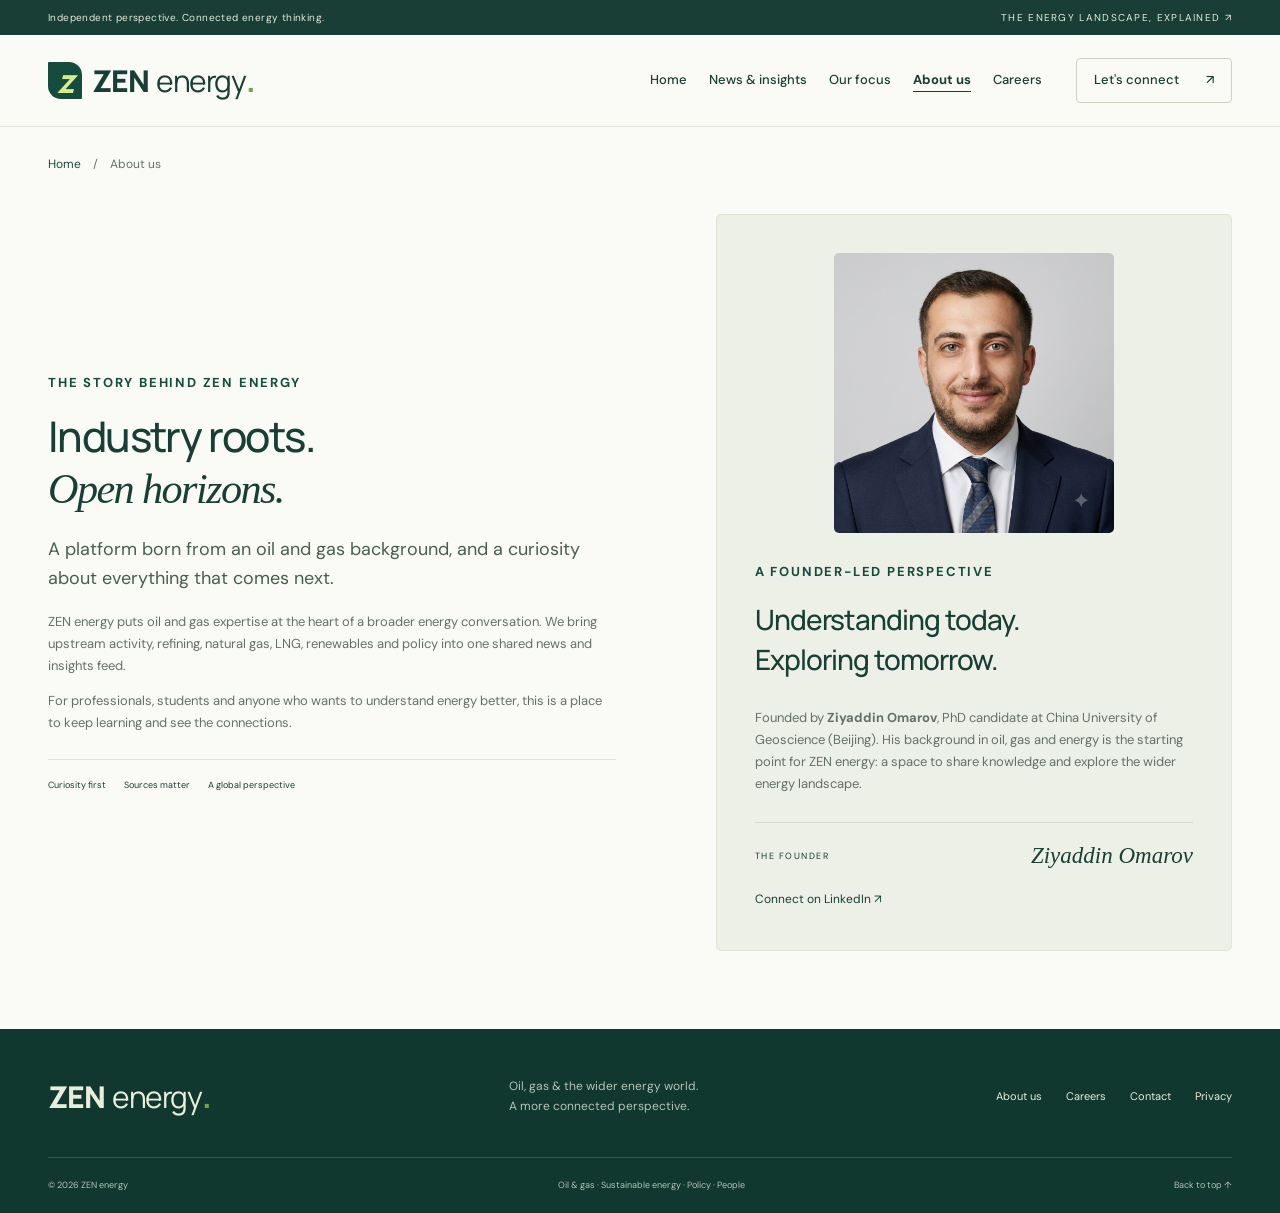
==== about.html @ 58156b73 "Give each navigation section its own page" ====
<!DOCTYPE html>
<html lang="en">
<head>
<meta charset="UTF-8"><meta name="viewport" content="width=device-width, initial-scale=1">
<meta name="description" content="ZEN energy connects an oil and gas perspective with the future of energy. Explore industry news, policy, sustainable energy and career resources.">
<meta name="theme-color" content="#123f36"><meta property="og:title" content="About us | ZEN energy"><meta property="og:description" content="Oil & gas. Sustainable energy. Policy. Perspectives that connect the whole energy picture."><meta property="og:type" content="website"><meta name="twitter:card" content="summary"><meta name="twitter:title" content="About us | ZEN energy"><meta name="twitter:description" content="Perspectives that connect the whole energy picture.">
<title>About us | ZEN energy</title>
<link rel="preconnect" href="https://fonts.googleapis.com"><link rel="preconnect" href="https://fonts.gstatic.com" crossorigin><link href="https://fonts.googleapis.com/css2?family=DM+Sans:wght@400;500;600;700&family=Manrope:wght@400;500;600;700;800&display=swap" rel="stylesheet"><link rel="stylesheet" href="/styles.css">
</head>
<body>
<a class="skip-link" href="#main">Skip to content</a>
<div class="topline"><div class="container"><span>Independent perspective. Connected energy thinking.</span><span>THE ENERGY LANDSCAPE, EXPLAINED <span aria-hidden="true">↗</span></span></div></div>
<header><div class="container navigation"><a class="brand" href="/" aria-label="ZEN energy home"><span class="brand-symbol" aria-hidden="true">z</span>ZEN <span class="brand-energy">energy</span><span class="brand-period">.</span></a><button class="menu-toggle" aria-controls="main-nav" aria-expanded="false">Menu <span aria-hidden="true">☰</span></button><nav id="main-nav" aria-label="Main navigation"><a href="/">Home</a><a href="/news">News &amp; insights</a><a href="/focus">Our focus</a><a href="/about" aria-current="page">About us</a><a href="/careers">Careers</a><a class="nav-contact" href="/contact">Let's connect <span aria-hidden="true">↗</span></a></nav></div></header>
<main id="main" class="inner-page"><div class="container breadcrumb"><a href="/">Home</a><span aria-hidden="true"> / </span><span>About us</span></div><section class="section container about-grid" id="about"><div><p class="eyebrow">THE STORY BEHIND ZEN ENERGY</p><h1>Industry roots.<br><em>Open horizons.</em></h1><p class="about-intro">A platform born from an oil and gas background, and a curiosity about everything that comes next.</p><p>ZEN energy puts oil and gas expertise at the heart of a broader energy conversation. We bring upstream activity, refining, natural gas, LNG, renewables and policy into one shared news and insights feed.</p><p>For professionals, students and anyone who wants to understand energy better, this is a place to keep learning and see the connections.</p><div class="principles"><span>Curiosity first</span><span>Sources matter</span><span>A global perspective</span></div></div><aside class="founder-card"><img class="founder-portrait" src="/assets/ziyaddin-omarov.png" alt="Portrait of Ziyaddin Omarov, founder of ZEN energy" width="1024" height="1024" loading="lazy" decoding="async"><p class="eyebrow">A FOUNDER-LED PERSPECTIVE</p><h3>Understanding today.<br>Exploring tomorrow.</h3><p>Founded by <strong>Ziyaddin Omarov</strong>, PhD candidate at China University of Geoscience (Beijing). His background in oil, gas and energy is the starting point for ZEN energy: a space to share knowledge and explore the wider energy landscape.</p><div class="founder-signature"><span>THE FOUNDER</span><strong>Ziyaddin Omarov</strong></div><a class="founder-link" href="https://www.linkedin.com/in/ziyaddin-omarov/?locale=en" target="_blank" rel="noopener noreferrer">Connect on LinkedIn ↗</a></aside></section></main><footer><div class="container"><div class="footer-top"><a class="brand" href="/">ZEN <span class="brand-energy">energy</span><span class="brand-period">.</span></a><p>Oil, gas & the wider energy world.<br>A more connected perspective.</p><div><a href="/about">About us</a><a href="/careers">Careers</a><a href="/contact">Contact</a><button class="privacy-button" id="privacy-open">Privacy</button></div></div><div class="footer-bottom"><span>© <span id="year">2026</span> ZEN energy</span><span>Oil &amp; gas · Sustainable energy · Policy · People</span><a href="#">Back to top ↑</a></div></div></footer>
<dialog id="privacy-dialog"><button id="privacy-close" aria-label="Close privacy information">×</button><p class="eyebrow">YOUR PRIVACY</p><h2>A simple, open website.</h2><p>This version of ZEN energy has no accounts, advertising trackers or contact-data collection. Search and topic filtering run in your browser.</p><p>Fonts and photography load from Google Fonts and Unsplash, which receive standard connection information. Hosting services may process request logs. External reading and career links follow their providers' privacy policies.</p></dialog>
<script src="/script.js"></script>
</body></html>
---- styles.css ----
﻿:root{--ink:#183e35;--muted:#66706a;--green:#164c3e;--lime:#d5ed8c;--paper:#fafbf7;--line:#dfe4db}*{box-sizing:border-box}html{scroll-behavior:smooth;scroll-padding-top:105px}body{margin:0;background:var(--paper);color:var(--ink);font-family:'DM Sans',sans-serif;font-size:15px;line-height:1.7}a{color:inherit;text-decoration:none}button,input{font:inherit}button,a,input{ -webkit-tap-highlight-color:transparent}button{cursor:pointer}a:focus-visible,button:focus-visible,input:focus-visible{outline:3px solid #8aac3c;outline-offset:5px}a:hover{text-decoration:underline;text-underline-offset:5px}button{color:inherit}h1,h2,h3,p{margin-top:0}h1,h2,h3,.brand{font-family:Manrope,sans-serif}h2{font-size:clamp(28px,3.3vw,44px);line-height:1.22;font-weight:500;letter-spacing:-1.6px;margin-bottom:20px}h3{line-height:1.4}em{font-family:Georgia,serif;font-weight:400}p{color:var(--muted)}.container{width:min(1240px,calc(100% - 96px));margin:auto}.topline{background:var(--ink);color:#e4ecd9;font-size:10px;letter-spacing:.4px;padding:9px 0}.topline .container{display:flex;justify-content:space-between}.topline span:last-child{letter-spacing:1.3px}header{position:sticky;top:0;z-index:10;background:rgba(250,251,247,.96);border-bottom:1px solid var(--line)}.navigation{height:91px;display:flex;align-items:center;justify-content:space-between}.brand{font-size:30px;font-weight:800;letter-spacing:-1.8px;display:inline-flex;align-items:center}.brand:hover{text-decoration:none}.brand-period{color:#77a14b}.brand-symbol{background:var(--green);color:var(--lime);font-style:italic;display:grid;place-items:center;width:34px;height:37px;font-size:33px;line-height:1;margin-right:10px;border-radius:1px 13px 1px 13px}nav{display:flex;align-items:center;gap:30px;font-size:13px;font-weight:500}.nav-contact{padding:10px 17px;border:1px solid #cbd4c5;border-radius:4px;margin-left:12px}.nav-contact span{margin-left:24px}.menu-toggle{display:none}.hero{display:grid;grid-template-columns:1fr 1fr;gap:54px;padding-top:48px;padding-bottom:49px;align-items:center}.eyebrow{font-size:10px;letter-spacing:1.8px;font-weight:700;color:var(--green);margin-bottom:24px}.status-dot{display:inline-block;width:7px;height:7px;border-radius:50%;background:#799752;margin-right:8px}.hero h1{font-size:clamp(50px,5.8vw,82px);line-height:1.04;letter-spacing:-4px;font-weight:500;margin-bottom:26px}.hero h1 em{color:#527649}.hero-description{max-width:460px;font-size:16px;line-height:1.85}.actions{display:flex;align-items:center;gap:25px;margin:29px 0 39px}.button{display:inline-flex;align-items:center;justify-content:center;gap:24px;padding:13px 20px;background:var(--green);color:#fff;border-radius:4px;font-size:12px;font-weight:600}.button:hover{background:#28604e;text-decoration:none}.subtle-link{font-size:12px;font-weight:500}.subtle-link span{margin-left:10px}.hero-footnote{border-top:1px solid var(--line);padding-top:21px;display:flex;gap:14px;font-size:10px;color:var(--muted);line-height:1.8}.hero-footnote strong{font-weight:500;color:var(--ink)}.small-orbit{font-size:30px;line-height:1.2;color:#648850}.hero-image{position:relative;height:525px;border-radius:7px;overflow:hidden;background:#577054;color:white}.hero-image:after{content:'';position:absolute;inset:0;background:linear-gradient(180deg,rgba(9,33,24,.12) 20%,rgba(9,33,24,.85))}.hero-image img{width:100%;height:100%;object-fit:cover;object-position:48%;display:block}.image-top,.image-caption,.image-count{position:absolute;z-index:1;left:30px;right:30px}.image-top{top:25px;display:flex;justify-content:space-between;font-size:9px;letter-spacing:1.8px}.image-top span:last-child{font-size:23px}.image-caption{bottom:60px}.image-caption .eyebrow{color:#e0efbe;font-size:8px;letter-spacing:1.2px;margin-bottom:15px}.image-caption p{font-family:Manrope,sans-serif;font-size:36px;letter-spacing:-1.2px;line-height:1.25;color:white;margin:0}.image-count{bottom:23px;font-size:8px;letter-spacing:1.7px;border-top:1px solid #ffffff40;padding-top:12px}.coverage-strip{border-block:1px solid var(--line);background:#f0f3e9}.coverage-strip .container{display:flex;align-items:center;justify-content:space-between;gap:18px;padding-block:22px;font-size:13px}.coverage-strip span{font-size:8px;letter-spacing:1.4px;color:var(--muted)}.coverage-strip i{color:#7a9664;font-style:normal}.section{padding-top:78px;padding-bottom:78px}.section-head{display:flex;justify-content:space-between;gap:32px;align-items:end;margin-bottom:30px}.section-head .eyebrow{margin-bottom:13px}.section-head h2{margin:0}.section-head>p{font-size:12px;line-height:1.8;margin:0}.insight-toolbar{display:flex;justify-content:space-between;align-items:center;gap:15px;margin-bottom:26px;padding-bottom:20px;border-bottom:1px solid var(--line)}.filters{display:flex;flex-wrap:wrap;gap:7px}.filters button{border:1px solid transparent;background:transparent;padding:8px 14px;border-radius:4px;font-size:11px;color:var(--muted)}.filters button.active{background:var(--green);color:white}.filters button:hover:not(.active){background:#e8eeda}.search{position:relative}.search input{width:185px;padding:8px 28px 8px 12px;border:1px solid var(--line);border-radius:4px;background:transparent;font-size:11px;color:var(--ink)}.search>span:last-child{position:absolute;right:10px;top:2px;font-size:21px}.articles{display:grid;grid-template-columns:1.2fr 1fr 1fr;gap:25px}.article{min-width:0}.article-art{height:192px;border-radius:5px;position:relative;overflow:hidden;padding:20px}.art-landscape{background:linear-gradient(115deg,#173e33d9,#42604470),url('https://images.unsplash.com/photo-1694551073674-f8809f1685f4?auto=format&fit=crop&w=700&q=75') center/cover}.art-label{position:relative;z-index:1;font-size:8px;letter-spacing:1.7px;color:#f1f5df}.art-year{position:absolute;bottom:-12px;left:20px;font-size:104px;line-height:1.2;font-family:Georgia,serif;color:#e4edc8;letter-spacing:-6px}.art-renewables{background:#bbcdb1}.art-renewables .art-label{color:#274b3d}.solar-grid{position:absolute;width:120%;height:140px;bottom:-15px;left:-20px;transform:rotate(-17deg) skewX(12deg);background:repeating-linear-gradient(0deg,transparent 0 28px,#bdd1cc 29px 31px),repeating-linear-gradient(90deg,#244f53 0 46px,#b4c9c5 47px 49px);border:6px solid #aec6bd;box-shadow:0 12px 30px #19453940}.art-policy{background:#e8e4d7}.art-policy .art-label{color:#555f42}.policy-type{position:absolute;bottom:13px;left:21px;font:italic 38px/1.1 Georgia,serif;color:#506346}.article-content{padding:19px 0}.article-meta{display:flex;justify-content:space-between;gap:10px;font-size:8px;color:var(--green);font-weight:700;letter-spacing:.6px}.article-meta span{color:var(--muted);font-weight:400;letter-spacing:0}.article h3{font-size:19px;letter-spacing:-.45px;font-weight:600;margin:13px 0}.article h3 span{font-size:16px;color:#7c946a}.article-content>p:not(.article-meta){font-size:12px;line-height:1.8}.source-label{font-size:10px;color:var(--green);border-bottom:1px solid #bcc8b4;padding-bottom:4px}.reading-note{font-size:10px;margin:13px 0 0}.focus-section{background:var(--green);color:#f3f6eb}.focus-section .eyebrow{color:var(--lime)}.focus-section p{color:#c0d0c4}.focus-grid{display:grid;grid-template-columns:repeat(3,1fr);gap:48px;margin-top:49px}.focus-grid>div{border-top:1px solid #ffffff35;padding-top:24px}.focus-number{color:var(--lime);font-size:11px}.focus-grid h3{font-size:24px;font-weight:500;margin:21px 0 13px}.focus-grid p{font-size:13px;min-height:70px}.focus-grid a{font-size:11px;color:var(--lime)}.about-grid{display:grid;grid-template-columns:1.1fr 1fr;gap:100px;align-items:center}.about-grid .eyebrow{margin-bottom:17px}.about-grid p{font-size:13px}.about-grid .about-intro{font-size:18px;line-height:1.6;color:#4b5e4e}.principles{display:flex;gap:18px;border-top:1px solid var(--line);padding-top:18px;margin-top:25px;font-size:9px}.founder-card{background:#edf0e6;padding:38px;border:1px solid #dfe5d5;border-radius:5px}.founder-mark{font:italic 85px/1 Georgia,serif;color:#6d8753;display:block;margin-bottom:34px}.founder-card h3{font-size:28px;letter-spacing:-1px;font-weight:500}.founder-signature{border-top:1px solid #d2dbc9;padding-top:20px;margin-top:27px;display:flex;justify-content:space-between;align-items:center}.founder-signature span{font-size:9px;letter-spacing:1.5px}.founder-signature strong{font:italic 23px Georgia,serif}.career-section{background:#edf0e6;padding:63px 0}.career-grid{display:grid;grid-template-columns:1fr 1fr;gap:90px;align-items:center}.career-grid p{font-size:13px;max-width:420px}.career-grid .button{margin-top:10px}.career-resources>div{display:flex;align-items:center;gap:21px;padding:25px 0;border-bottom:1px solid #d2dbc9}.career-resources>div>span{font-size:10px;color:#779465}.career-resources h3{font-size:17px;margin:0 0 5px}.career-resources p{font-size:11px;margin:0}.career-resources>div>a{font-size:25px;margin-left:auto;padding:8px}.career-resources .career-note{font-size:10px;margin-top:20px}.contact-grid{display:grid;grid-template-columns:1fr 1fr;gap:90px;align-items:center}.contact-grid>div>p{font-size:13px;max-width:425px}.contact-panel{border:1px solid var(--line);border-radius:5px;padding:30px}.contact-arrow{font-size:34px;display:block;color:#799257;margin-bottom:20px}.contact-panel h3{font-size:19px}.launch-note{border-top:1px solid var(--line);margin-top:25px;padding-top:20px;font-size:10px}footer{background:#10382f;color:#e8eedb;padding:42px 0 20px}.footer-top{display:flex;justify-content:space-between;gap:30px;align-items:center;padding-bottom:35px}.footer-top p{font-size:12px;color:#b5c4b7;margin:0}.footer-top>div{display:flex;gap:24px;font-size:11px}.footer-bottom{border-top:1px solid #ffffff25;padding-top:20px;display:flex;justify-content:space-between;gap:15px;color:#b5c4b7;font-size:9px}.privacy-button{border:0;background:none;color:inherit;padding:0;font-size:11px}.privacy-button:hover{text-decoration:underline}.sr-only,.skip-link:not(:focus){position:absolute;width:1px;height:1px;overflow:hidden;clip-path:inset(50%)}.skip-link:focus{position:fixed;z-index:100;background:white;padding:12px}dialog{border:1px solid var(--line);border-radius:8px;padding:38px;max-width:550px;width:calc(100% - 40px);color:var(--ink);background:var(--paper)}dialog::backdrop{background:#102c26aa}dialog h2{font-size:29px}dialog p{font-size:13px}#privacy-close{float:right;border:0;background:none;font-size:26px}[hidden]{display:none!important}#no-results{padding:35px;background:#edf0e6;text-align:center;border-radius:5px}
@media(min-width:1500px){.hero{padding-top:65px;padding-bottom:65px}.hero-image{height:555px}}@media(max-width:1050px){.container{width:calc(100% - 48px)}nav{gap:18px}.hero{gap:30px}.hero h1{font-size:64px}.hero-image{height:485px}.actions{gap:15px;flex-wrap:wrap}.coverage-strip .container{gap:10px;font-size:11px}.coverage-strip span{max-width:110px}.articles{gap:18px}.article-meta{flex-direction:column;gap:3px}.about-grid,.career-grid,.contact-grid{gap:45px}.focus-grid{gap:30px}.footer-top>div{gap:15px}}@media(max-width:760px){html{scroll-padding-top:85px}.container{width:calc(100% - 36px)}.topline .container>span:last-child{display:none}.navigation{height:74px}.brand{font-size:27px}.menu-toggle{display:block;border:1px solid var(--line);background:transparent;border-radius:3px;padding:6px 12px;font-size:12px}.menu-toggle span{margin-left:10px}nav{display:none;position:absolute;top:74px;left:0;right:0;background:var(--paper);padding:20px;border-bottom:1px solid var(--line);flex-direction:column;align-items:stretch;gap:0}nav.open{display:flex}nav a{padding:12px}.nav-contact{margin:10px 0 0}.hero{grid-template-columns:1fr;padding-top:35px;gap:30px}.hero h1{font-size:64px}.hero-description{font-size:15px}.hero-footnote{display:none}.actions{margin-bottom:0}.hero-image{height:390px}.hero-copy .eyebrow{margin-bottom:20px}.coverage-strip .container{flex-wrap:wrap;justify-content:center;gap:12px 18px}.coverage-strip span{display:none}.coverage-strip i:last-of-type{display:none}.section{padding-block:52px}.section-head{display:block}.section-head>p{margin-top:16px}.section-head>p br{display:none}.insight-toolbar{align-items:stretch;flex-direction:column}.filters{gap:3px}.filters button{padding:8px 10px;font-size:10px}.search input{width:100%}.articles{grid-template-columns:1fr;gap:20px}.article-art{height:225px}.article-meta{flex-direction:row}.article h3{font-size:22px}.article-content>p:not(.article-meta){font-size:14px}.focus-grid{grid-template-columns:1fr;gap:30px}.focus-grid p{min-height:0}.focus-grid h3{margin-top:13px}.about-grid,.career-grid,.contact-grid{grid-template-columns:1fr;gap:30px}.founder-card{padding:30px}.founder-mark{margin-bottom:22px}.principles{flex-wrap:wrap}.career-section{padding-block:50px}.footer-top{flex-wrap:wrap;align-items:start}.footer-top>div{width:100%;justify-content:space-between}.footer-bottom{flex-wrap:wrap}.footer-bottom>span:nth-child(2){display:none}}@media(prefers-reduced-motion:reduce){html{scroll-behavior:auto}}
.contact-details{font-style:normal;display:grid;gap:12px;font-size:14px;overflow-wrap:anywhere}.founder-link{display:inline-block;font-size:12px;margin-top:20px}.founder-signature{gap:15px;flex-wrap:wrap}
.founder-portrait{display:block;width:min(100%,280px);height:auto;aspect-ratio:1;object-fit:contain;border-radius:5px;margin:0 auto 28px}.founder-card{align-self:start}
.brand{letter-spacing:-1px;white-space:nowrap}.brand-energy{font-weight:400;margin-left:7px;letter-spacing:-1.4px}.hero h1{font-size:clamp(48px,5vw,72px)}.art-oil{background:#29443e}.art-refining{background:#b09a70}.art-gas{background:#36555f}.sector-type{position:absolute;left:21px;bottom:17px;font:italic 43px/1 Georgia,serif;color:#f3f0df}.articles{grid-template-columns:repeat(3,minmax(0,1fr))}@media(max-width:760px){.articles{grid-template-columns:1fr}.hero h1{font-size:56px}.brand{font-size:25px}}
body{min-height:100vh;display:flex;flex-direction:column}main{flex:1}.breadcrumb{padding-top:27px;font-size:12px;display:flex;gap:12px;color:var(--muted)}.breadcrumb a{color:var(--green)}.inner-page>.section{padding-top:40px}.inner-page>.focus-section,.inner-page>.career-section{margin-top:27px}.inner-page h1{font-family:Manrope,sans-serif;font-size:clamp(28px,3.3vw,44px);line-height:1.22;font-weight:500;letter-spacing:-1.6px;margin:0 0 20px}nav a[aria-current="page"]{text-decoration:underline;text-underline-offset:7px;font-weight:700}.navigation nav{gap:22px}@media(max-width:1050px){.navigation nav{gap:13px}}@media(max-width:760px){.navigation nav{gap:0}}
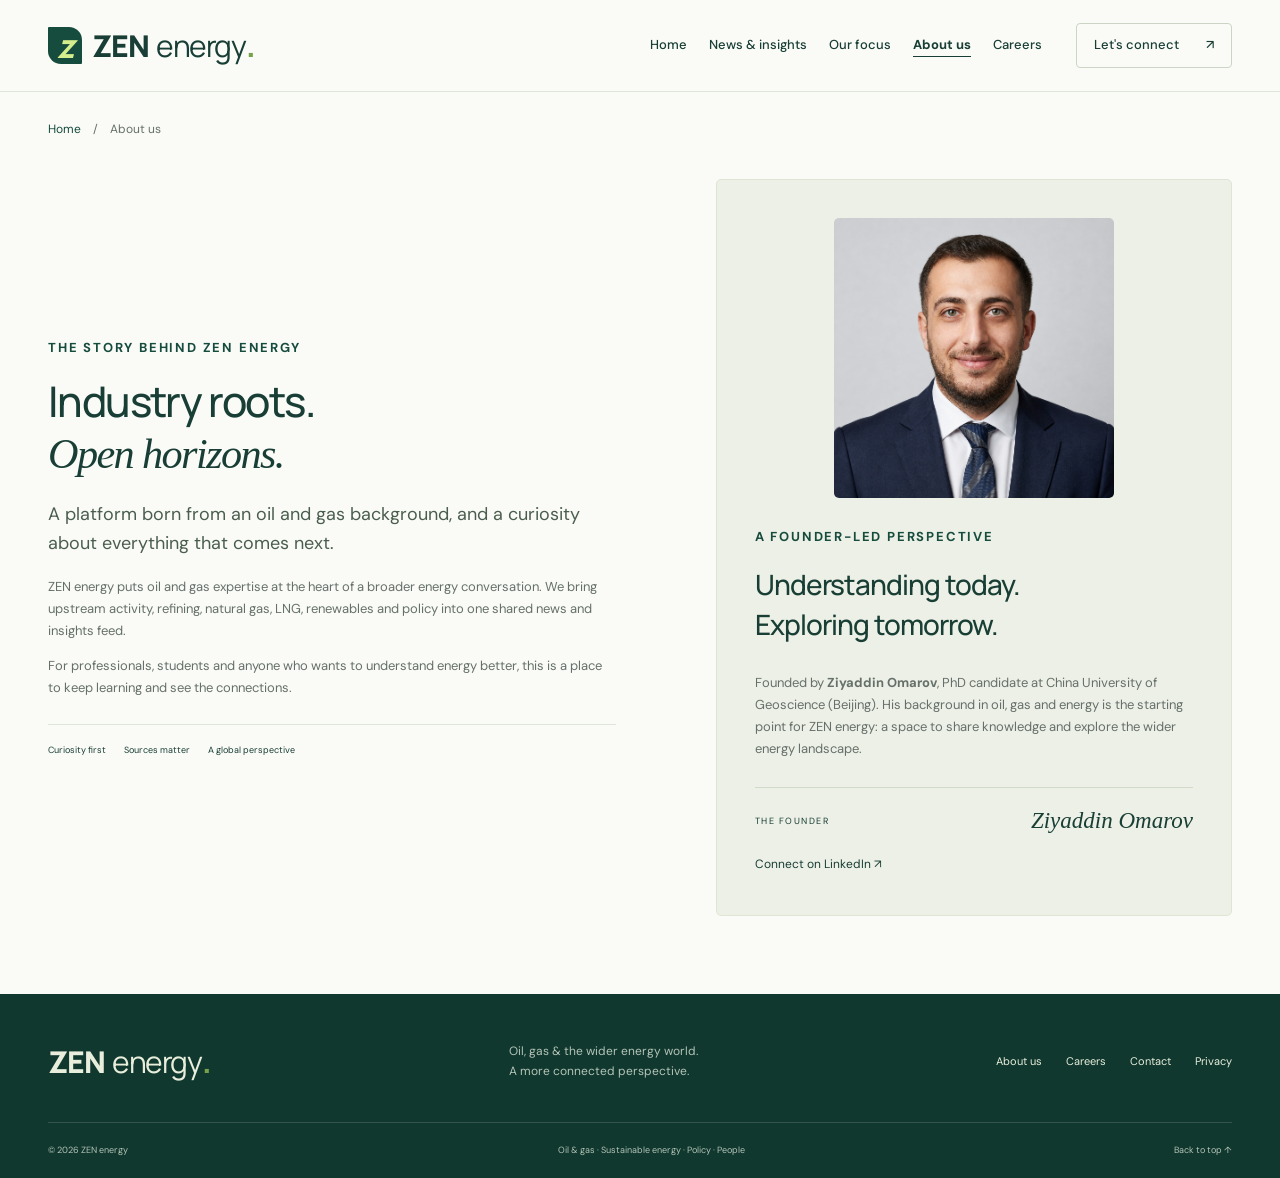
==== commit 66950abe: "Remove header banner and update founder portrait" ====
--- a/about.html
+++ b/about.html
@@ -1,4 +1,4 @@
-<!DOCTYPE html>
+﻿<!DOCTYPE html>
 <html lang="en">
 <head>
 <meta charset="UTF-8"><meta name="viewport" content="width=device-width, initial-scale=1">
@@ -9,12 +9,12 @@
 </head>
 <body>
 <a class="skip-link" href="#main">Skip to content</a>
-<div class="topline"><div class="container"><span>Independent perspective. Connected energy thinking.</span><span>THE ENERGY LANDSCAPE, EXPLAINED <span aria-hidden="true">↗</span></span></div></div>
 <header><div class="container navigation"><a class="brand" href="/" aria-label="ZEN energy home"><span class="brand-symbol" aria-hidden="true">z</span>ZEN <span class="brand-energy">energy</span><span class="brand-period">.</span></a><button class="menu-toggle" aria-controls="main-nav" aria-expanded="false">Menu <span aria-hidden="true">☰</span></button><nav id="main-nav" aria-label="Main navigation"><a href="/">Home</a><a href="/news">News &amp; insights</a><a href="/focus">Our focus</a><a href="/about" aria-current="page">About us</a><a href="/careers">Careers</a><a class="nav-contact" href="/contact">Let's connect <span aria-hidden="true">↗</span></a></nav></div></header>
-<main id="main" class="inner-page"><div class="container breadcrumb"><a href="/">Home</a><span aria-hidden="true"> / </span><span>About us</span></div><section class="section container about-grid" id="about"><div><p class="eyebrow">THE STORY BEHIND ZEN ENERGY</p><h1>Industry roots.<br><em>Open horizons.</em></h1><p class="about-intro">A platform born from an oil and gas background, and a curiosity about everything that comes next.</p><p>ZEN energy puts oil and gas expertise at the heart of a broader energy conversation. We bring upstream activity, refining, natural gas, LNG, renewables and policy into one shared news and insights feed.</p><p>For professionals, students and anyone who wants to understand energy better, this is a place to keep learning and see the connections.</p><div class="principles"><span>Curiosity first</span><span>Sources matter</span><span>A global perspective</span></div></div><aside class="founder-card"><img class="founder-portrait" src="/assets/ziyaddin-omarov.png" alt="Portrait of Ziyaddin Omarov, founder of ZEN energy" width="1024" height="1024" loading="lazy" decoding="async"><p class="eyebrow">A FOUNDER-LED PERSPECTIVE</p><h3>Understanding today.<br>Exploring tomorrow.</h3><p>Founded by <strong>Ziyaddin Omarov</strong>, PhD candidate at China University of Geoscience (Beijing). His background in oil, gas and energy is the starting point for ZEN energy: a space to share knowledge and explore the wider energy landscape.</p><div class="founder-signature"><span>THE FOUNDER</span><strong>Ziyaddin Omarov</strong></div><a class="founder-link" href="https://www.linkedin.com/in/ziyaddin-omarov/?locale=en" target="_blank" rel="noopener noreferrer">Connect on LinkedIn ↗</a></aside></section></main><footer><div class="container"><div class="footer-top"><a class="brand" href="/">ZEN <span class="brand-energy">energy</span><span class="brand-period">.</span></a><p>Oil, gas & the wider energy world.<br>A more connected perspective.</p><div><a href="/about">About us</a><a href="/careers">Careers</a><a href="/contact">Contact</a><button class="privacy-button" id="privacy-open">Privacy</button></div></div><div class="footer-bottom"><span>© <span id="year">2026</span> ZEN energy</span><span>Oil &amp; gas · Sustainable energy · Policy · People</span><a href="#">Back to top ↑</a></div></div></footer>
+<main id="main" class="inner-page"><div class="container breadcrumb"><a href="/">Home</a><span aria-hidden="true"> / </span><span>About us</span></div><section class="section container about-grid" id="about"><div><p class="eyebrow">THE STORY BEHIND ZEN ENERGY</p><h1>Industry roots.<br><em>Open horizons.</em></h1><p class="about-intro">A platform born from an oil and gas background, and a curiosity about everything that comes next.</p><p>ZEN energy puts oil and gas expertise at the heart of a broader energy conversation. We bring upstream activity, refining, natural gas, LNG, renewables and policy into one shared news and insights feed.</p><p>For professionals, students and anyone who wants to understand energy better, this is a place to keep learning and see the connections.</p><div class="principles"><span>Curiosity first</span><span>Sources matter</span><span>A global perspective</span></div></div><aside class="founder-card"><img class="founder-portrait" src="/assets/ziyaddin-omarov.png?v=2" alt="Portrait of Ziyaddin Omarov, founder of ZEN energy" width="1024" height="1024" loading="lazy" decoding="async"><p class="eyebrow">A FOUNDER-LED PERSPECTIVE</p><h3>Understanding today.<br>Exploring tomorrow.</h3><p>Founded by <strong>Ziyaddin Omarov</strong>, PhD candidate at China University of Geoscience (Beijing). His background in oil, gas and energy is the starting point for ZEN energy: a space to share knowledge and explore the wider energy landscape.</p><div class="founder-signature"><span>THE FOUNDER</span><strong>Ziyaddin Omarov</strong></div><a class="founder-link" href="https://www.linkedin.com/in/ziyaddin-omarov/?locale=en" target="_blank" rel="noopener noreferrer">Connect on LinkedIn ↗</a></aside></section></main><footer><div class="container"><div class="footer-top"><a class="brand" href="/">ZEN <span class="brand-energy">energy</span><span class="brand-period">.</span></a><p>Oil, gas & the wider energy world.<br>A more connected perspective.</p><div><a href="/about">About us</a><a href="/careers">Careers</a><a href="/contact">Contact</a><button class="privacy-button" id="privacy-open">Privacy</button></div></div><div class="footer-bottom"><span>© <span id="year">2026</span> ZEN energy</span><span>Oil &amp; gas · Sustainable energy · Policy · People</span><a href="#">Back to top ↑</a></div></div></footer>
 <dialog id="privacy-dialog"><button id="privacy-close" aria-label="Close privacy information">×</button><p class="eyebrow">YOUR PRIVACY</p><h2>A simple, open website.</h2><p>This version of ZEN energy has no accounts, advertising trackers or contact-data collection. Search and topic filtering run in your browser.</p><p>Fonts and photography load from Google Fonts and Unsplash, which receive standard connection information. Hosting services may process request logs. External reading and career links follow their providers' privacy policies.</p></dialog>
 <script src="/script.js"></script>
 </body></html>
 
 
 
+
